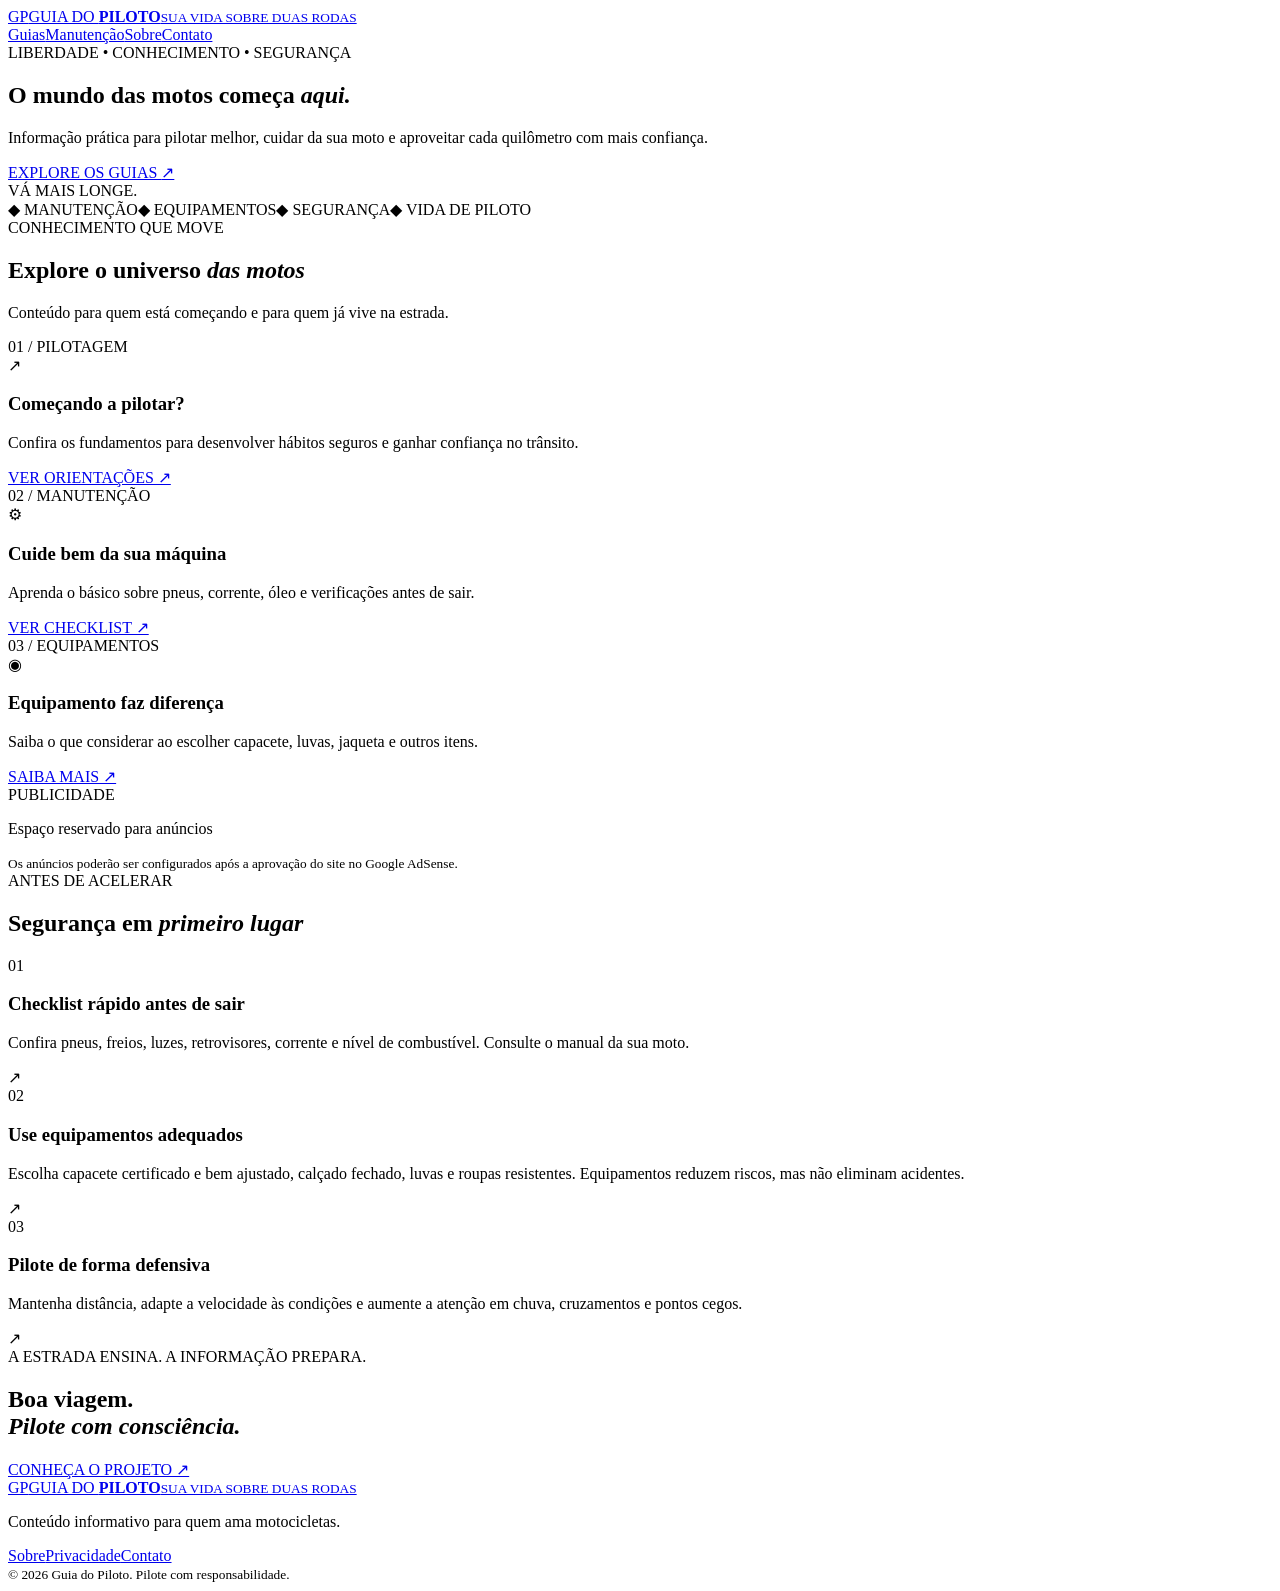
==== index.html @ 73c17d48 "Adicionar página inicial do Guia do Piloto" ====
<!doctype html>
<html lang="pt-BR">
<head>
<meta charset="utf-8"><meta name="viewport" content="width=device-width,initial-scale=1">
<meta name="description" content="Guia do Piloto: dicas de motocicletas, manutenção, equipamentos, segurança e vida sobre duas rodas.">
<meta name="theme-color" content="#e5232e"><title>Guia do Piloto | Sua vida sobre duas rodas</title><link rel="stylesheet" href="styles.css">
</head>
<body>
<header class="top"><a class="brand" href="index.html"><span class="mark">GP</span><span>GUIA DO <b>PILOTO</b><small>SUA VIDA SOBRE DUAS RODAS</small></span></a><nav><a href="#guias">Guias</a><a href="#manutencao">Manutenção</a><a href="sobre.html">Sobre</a><a href="contato.html">Contato</a></nav></header>
<main>
<section class="hero"><div class="hero-copy"><span class="eyebrow">LIBERDADE • CONHECIMENTO • SEGURANÇA</span><h1>O mundo das motos começa <em>aqui.</em></h1><p>Informação prática para pilotar melhor, cuidar da sua moto e aproveitar cada quilômetro com mais confiança.</p><a class="btn" href="#guias">EXPLORE OS GUIAS <span>↗</span></a></div><div class="hero-art" aria-label="Ilustração estilizada de motocicleta"><div class="sun"></div><div class="road"></div><div class="bike"><div class="wheel w1"></div><div class="wheel w2"></div><div class="frame"></div><div class="tank"></div><div class="handle"></div></div><span class="art-label">VÁ MAIS LONGE.</span></div></section>
<section class="ticker"><span>◆ MANUTENÇÃO</span><span>◆ EQUIPAMENTOS</span><span>◆ SEGURANÇA</span><span>◆ VIDA DE PILOTO</span></section>
<section class="section" id="guias"><div class="section-head"><div><span class="eyebrow">CONHECIMENTO QUE MOVE</span><h2>Explore o universo <em>das motos</em></h2></div><p>Conteúdo para quem está começando e para quem já vive na estrada.</p></div>
<div class="cards">
<article class="feature red"><div class="card-icon">01 / PILOTAGEM</div><div class="line-art">↗</div><h3>Começando a pilotar?</h3><p>Confira os fundamentos para desenvolver hábitos seguros e ganhar confiança no trânsito.</p><a href="#seguranca">VER ORIENTAÇÕES ↗</a></article>
<article class="feature dark" id="manutencao"><div class="card-icon">02 / MANUTENÇÃO</div><div class="line-art">⚙</div><h3>Cuide bem da sua máquina</h3><p>Aprenda o básico sobre pneus, corrente, óleo e verificações antes de sair.</p><a href="#checklist">VER CHECKLIST ↗</a></article>
<article class="feature light"><div class="card-icon">03 / EQUIPAMENTOS</div><div class="line-art">◉</div><h3>Equipamento faz diferença</h3><p>Saiba o que considerar ao escolher capacete, luvas, jaqueta e outros itens.</p><a href="#equipamentos">SAIBA MAIS ↗</a></article>
</div></section>
<section class="ad-area"><span class="ad-label">PUBLICIDADE</span><p>Espaço reservado para anúncios</p><small>Os anúncios poderão ser configurados após a aprovação do site no Google AdSense.</small></section>
<section class="section guides" id="seguranca"><div class="section-head"><div><span class="eyebrow">ANTES DE ACELERAR</span><h2>Segurança em <em>primeiro lugar</em></h2></div></div><div class="guide-list" id="checklist"><div class="guide-number">01</div><div><h3>Checklist rápido antes de sair</h3><p>Confira pneus, freios, luzes, retrovisores, corrente e nível de combustível. Consulte o manual da sua moto.</p></div><span>↗</span><div class="guide-number">02</div><div id="equipamentos"><h3>Use equipamentos adequados</h3><p>Escolha capacete certificado e bem ajustado, calçado fechado, luvas e roupas resistentes. Equipamentos reduzem riscos, mas não eliminam acidentes.</p></div><span>↗</span><div class="guide-number">03</div><div><h3>Pilote de forma defensiva</h3><p>Mantenha distância, adapte a velocidade às condições e aumente a atenção em chuva, cruzamentos e pontos cegos.</p></div><span>↗</span></div></section>
<section class="closing"><span class="eyebrow">A ESTRADA ENSINA. A INFORMAÇÃO PREPARA.</span><h2>Boa viagem.<br><em>Pilote com consciência.</em></h2><a class="btn" href="sobre.html">CONHEÇA O PROJETO ↗</a></section>
</main>
<footer><a class="brand" href="index.html"><span class="mark">GP</span><span>GUIA DO <b>PILOTO</b><small>SUA VIDA SOBRE DUAS RODAS</small></span></a><p>Conteúdo informativo para quem ama motocicletas.</p><div class="footlinks"><a href="sobre.html">Sobre</a><a href="politica-de-privacidade.html">Privacidade</a><a href="contato.html">Contato</a></div><small>© 2026 Guia do Piloto. Pilote com responsabilidade.</small></footer>
<script src="script.js"></script></body></html>
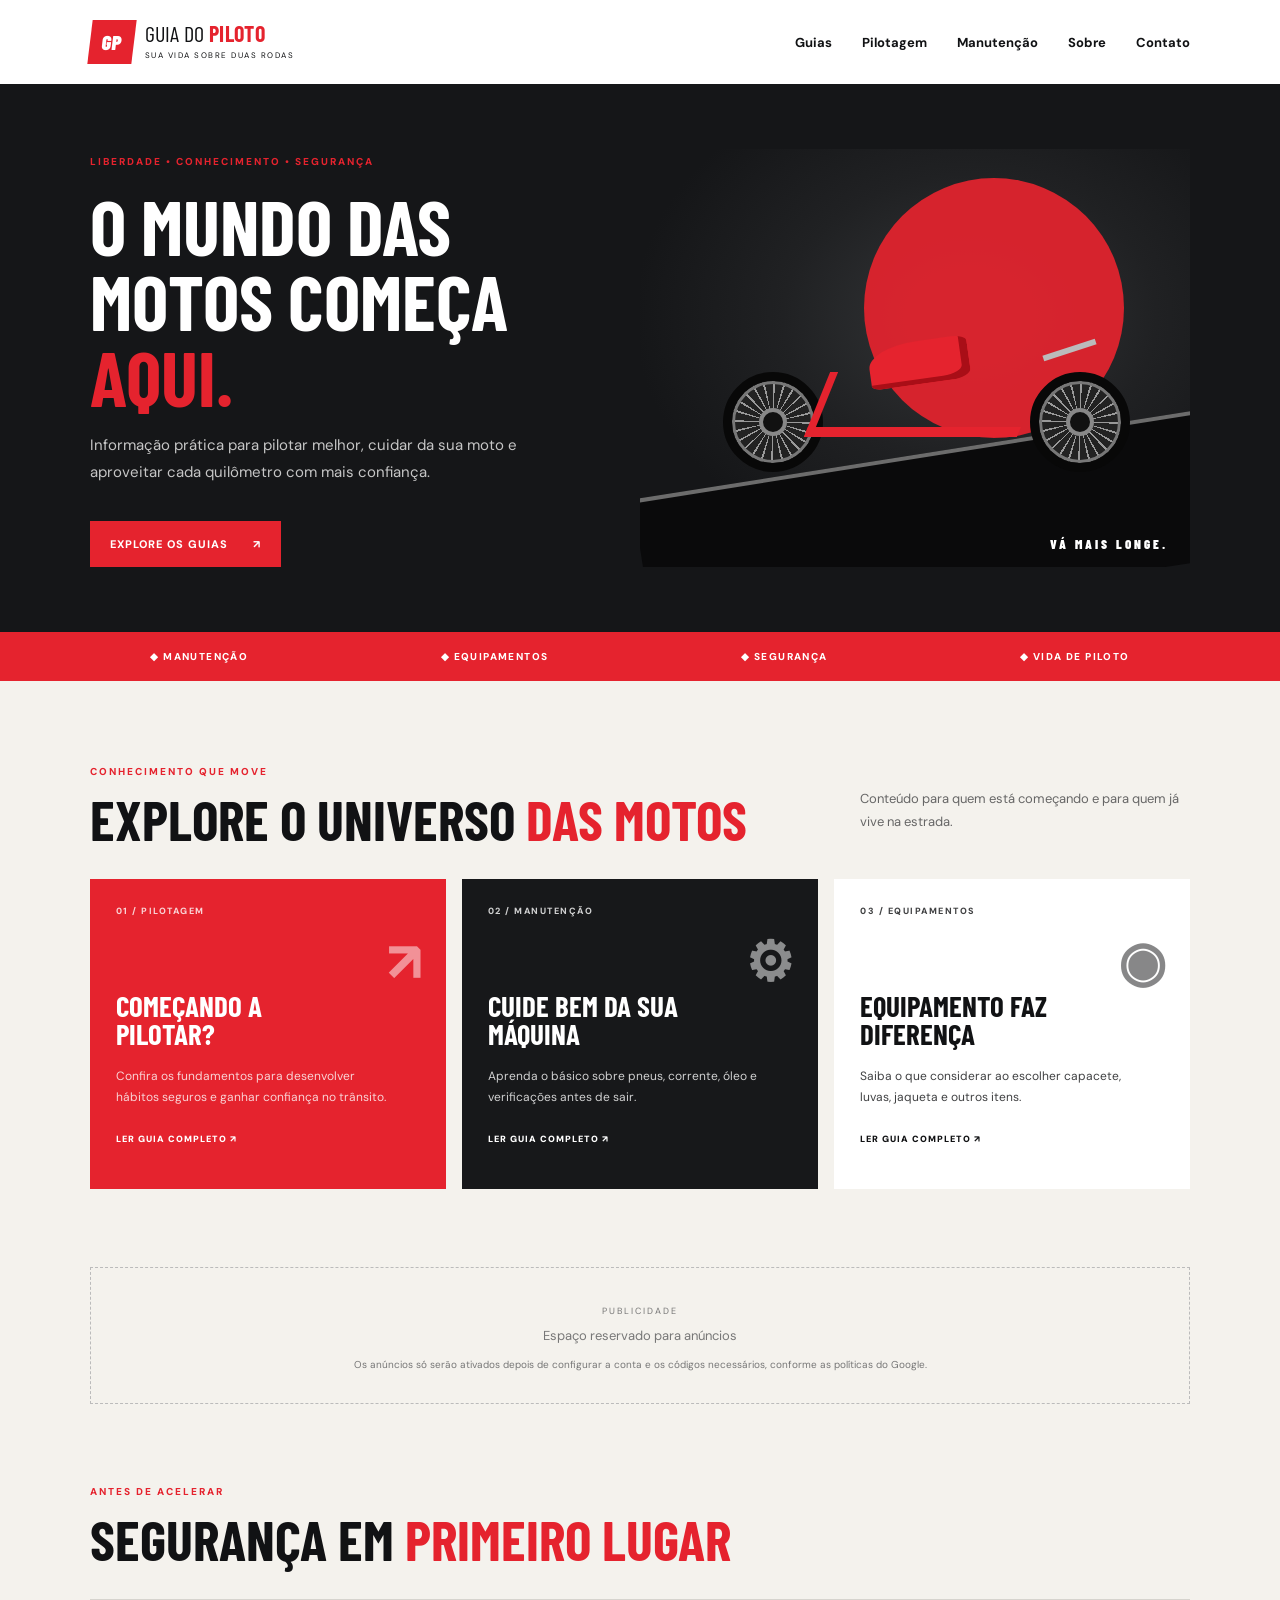
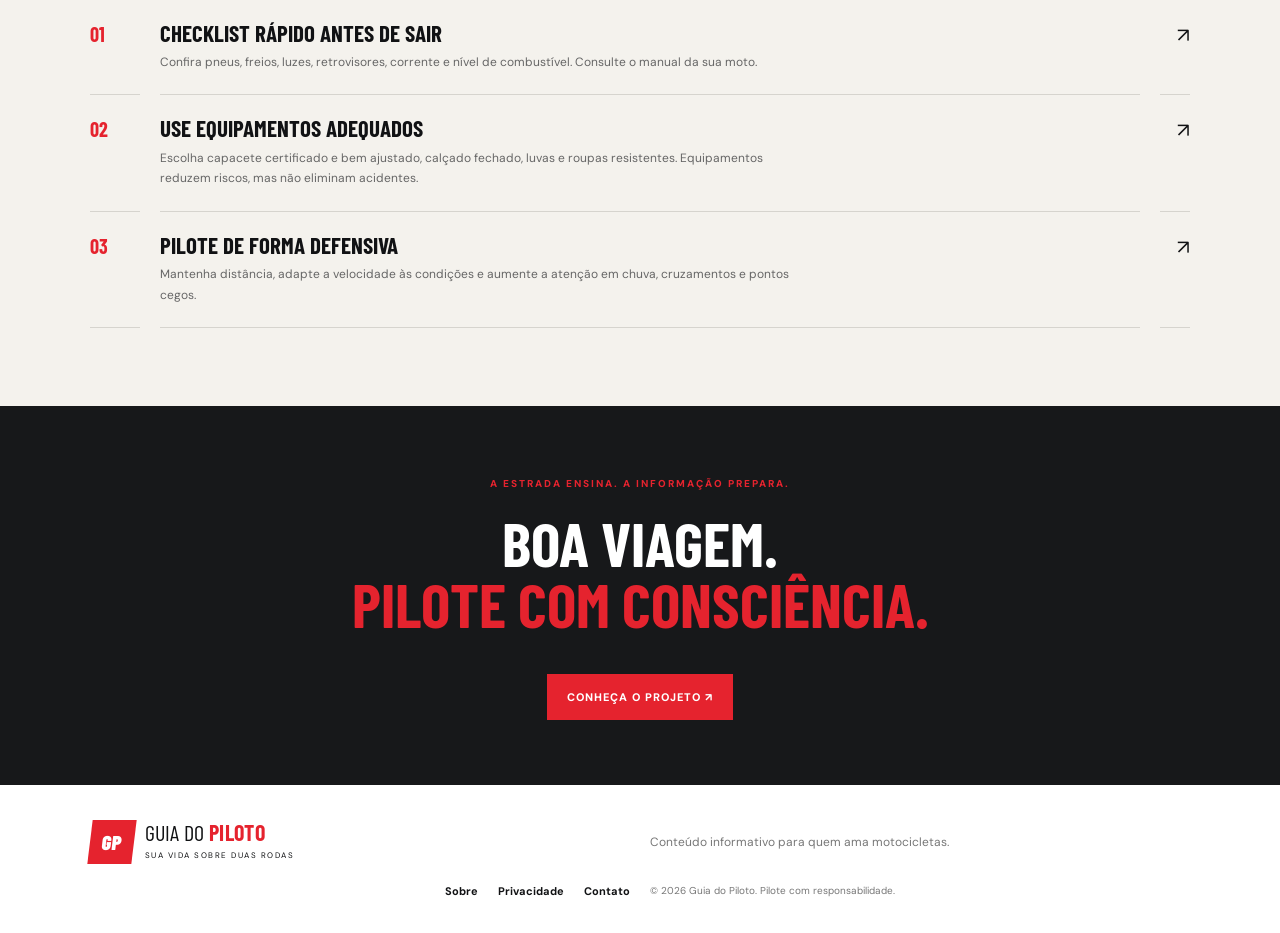
==== commit f97bb770: "Conectar página inicial aos novos guias" ====
--- a/index.html
+++ b/index.html
@@ -6,17 +6,17 @@
 <meta name="theme-color" content="#e5232e"><title>Guia do Piloto | Sua vida sobre duas rodas</title><link rel="stylesheet" href="styles.css">
 </head>
 <body>
-<header class="top"><a class="brand" href="index.html"><span class="mark">GP</span><span>GUIA DO <b>PILOTO</b><small>SUA VIDA SOBRE DUAS RODAS</small></span></a><nav><a href="#guias">Guias</a><a href="#manutencao">Manutenção</a><a href="sobre.html">Sobre</a><a href="contato.html">Contato</a></nav></header>
+<header class="top"><a class="brand" href="index.html"><span class="mark">GP</span><span>GUIA DO <b>PILOTO</b><small>SUA VIDA SOBRE DUAS RODAS</small></span></a><nav><a href="#guias">Guias</a><a href="pilotagem-segura.html">Pilotagem</a><a href="manutencao-preventiva.html">Manutenção</a><a href="sobre.html">Sobre</a><a href="contato.html">Contato</a></nav></header>
 <main>
 <section class="hero"><div class="hero-copy"><span class="eyebrow">LIBERDADE • CONHECIMENTO • SEGURANÇA</span><h1>O mundo das motos começa <em>aqui.</em></h1><p>Informação prática para pilotar melhor, cuidar da sua moto e aproveitar cada quilômetro com mais confiança.</p><a class="btn" href="#guias">EXPLORE OS GUIAS <span>↗</span></a></div><div class="hero-art" aria-label="Ilustração estilizada de motocicleta"><div class="sun"></div><div class="road"></div><div class="bike"><div class="wheel w1"></div><div class="wheel w2"></div><div class="frame"></div><div class="tank"></div><div class="handle"></div></div><span class="art-label">VÁ MAIS LONGE.</span></div></section>
 <section class="ticker"><span>◆ MANUTENÇÃO</span><span>◆ EQUIPAMENTOS</span><span>◆ SEGURANÇA</span><span>◆ VIDA DE PILOTO</span></section>
 <section class="section" id="guias"><div class="section-head"><div><span class="eyebrow">CONHECIMENTO QUE MOVE</span><h2>Explore o universo <em>das motos</em></h2></div><p>Conteúdo para quem está começando e para quem já vive na estrada.</p></div>
 <div class="cards">
-<article class="feature red"><div class="card-icon">01 / PILOTAGEM</div><div class="line-art">↗</div><h3>Começando a pilotar?</h3><p>Confira os fundamentos para desenvolver hábitos seguros e ganhar confiança no trânsito.</p><a href="#seguranca">VER ORIENTAÇÕES ↗</a></article>
-<article class="feature dark" id="manutencao"><div class="card-icon">02 / MANUTENÇÃO</div><div class="line-art">⚙</div><h3>Cuide bem da sua máquina</h3><p>Aprenda o básico sobre pneus, corrente, óleo e verificações antes de sair.</p><a href="#checklist">VER CHECKLIST ↗</a></article>
-<article class="feature light"><div class="card-icon">03 / EQUIPAMENTOS</div><div class="line-art">◉</div><h3>Equipamento faz diferença</h3><p>Saiba o que considerar ao escolher capacete, luvas, jaqueta e outros itens.</p><a href="#equipamentos">SAIBA MAIS ↗</a></article>
+<article class="feature red"><div class="card-icon">01 / PILOTAGEM</div><div class="line-art">↗</div><h3>Começando a pilotar?</h3><p>Confira os fundamentos para desenvolver hábitos seguros e ganhar confiança no trânsito.</p><a href="pilotagem-segura.html">LER GUIA COMPLETO ↗</a></article>
+<article class="feature dark" id="manutencao"><div class="card-icon">02 / MANUTENÇÃO</div><div class="line-art">⚙</div><h3>Cuide bem da sua máquina</h3><p>Aprenda o básico sobre pneus, corrente, óleo e verificações antes de sair.</p><a href="manutencao-preventiva.html">LER GUIA COMPLETO ↗</a></article>
+<article class="feature light"><div class="card-icon">03 / EQUIPAMENTOS</div><div class="line-art">◉</div><h3>Equipamento faz diferença</h3><p>Saiba o que considerar ao escolher capacete, luvas, jaqueta e outros itens.</p><a href="equipamentos-para-motociclistas.html">LER GUIA COMPLETO ↗</a></article>
 </div></section>
-<section class="ad-area"><span class="ad-label">PUBLICIDADE</span><p>Espaço reservado para anúncios</p><small>Os anúncios poderão ser configurados após a aprovação do site no Google AdSense.</small></section>
+<section class="ad-area"><span class="ad-label">PUBLICIDADE</span><p>Espaço reservado para anúncios</p><small>Os anúncios só serão ativados depois de configurar a conta e os códigos necessários, conforme as políticas do Google.</small></section>
 <section class="section guides" id="seguranca"><div class="section-head"><div><span class="eyebrow">ANTES DE ACELERAR</span><h2>Segurança em <em>primeiro lugar</em></h2></div></div><div class="guide-list" id="checklist"><div class="guide-number">01</div><div><h3>Checklist rápido antes de sair</h3><p>Confira pneus, freios, luzes, retrovisores, corrente e nível de combustível. Consulte o manual da sua moto.</p></div><span>↗</span><div class="guide-number">02</div><div id="equipamentos"><h3>Use equipamentos adequados</h3><p>Escolha capacete certificado e bem ajustado, calçado fechado, luvas e roupas resistentes. Equipamentos reduzem riscos, mas não eliminam acidentes.</p></div><span>↗</span><div class="guide-number">03</div><div><h3>Pilote de forma defensiva</h3><p>Mantenha distância, adapte a velocidade às condições e aumente a atenção em chuva, cruzamentos e pontos cegos.</p></div><span>↗</span></div></section>
 <section class="closing"><span class="eyebrow">A ESTRADA ENSINA. A INFORMAÇÃO PREPARA.</span><h2>Boa viagem.<br><em>Pilote com consciência.</em></h2><a class="btn" href="sobre.html">CONHEÇA O PROJETO ↗</a></section>
 </main>
--- a/styles.css
+++ b/styles.css
@@ -0,0 +1,3 @@
+@import url('https://fonts.googleapis.com/css2?family=Barlow+Condensed:wght@500;600;700;800;900&family=DM+Sans:wght@400;500;600;700&display=swap');
+:root{--red:#e5232e;--black:#111214;--paper:#f4f2ed;--muted:#a6a6a6}*{box-sizing:border-box}html{scroll-behavior:smooth}body{margin:0;background:var(--paper);color:var(--black);font-family:'DM Sans',Arial,sans-serif}a{color:inherit;text-decoration:none}.top{height:84px;padding:0 7%;display:flex;align-items:center;justify-content:space-between;background:#fff}.brand{display:flex;align-items:center;gap:11px;font-family:'Barlow Condensed',sans-serif;font-size:22px;line-height:.9;letter-spacing:.3px}.brand b{color:var(--red)}.brand small{display:block;font:8px 'DM Sans',sans-serif;letter-spacing:1.5px;margin-top:7px}.mark{display:grid;place-items:center;background:var(--red);color:#fff;font-size:20px;font-weight:900;width:44px;height:44px;transform:skew(-7deg)}nav{display:flex;gap:30px;font-size:13px;font-weight:700}nav a:hover,.footlinks a:hover{color:var(--red)}.hero{display:grid;grid-template-columns:1fr 1fr;min-height:530px;background:#151618;color:#fff;padding:65px 7%;overflow:hidden}.hero-copy{align-self:center;max-width:570px;position:relative;z-index:2}.eyebrow{font-size:10px;letter-spacing:2px;font-weight:800;color:var(--red)}h1,h2,h3{font-family:'Barlow Condensed',Impact,sans-serif;text-transform:uppercase;line-height:.98;margin:18px 0}h1{font-size:clamp(48px,6vw,82px);max-width:580px}h1 em,h2 em{color:var(--red);font-style:normal}.hero-copy p{max-width:430px;color:#c6c6c6;line-height:1.8;font-size:15px}.btn{display:inline-flex;gap:25px;align-items:center;background:var(--red);color:white;padding:16px 20px;margin-top:20px;font-size:11px;font-weight:800;letter-spacing:1px}.btn:hover{background:#bd1720}.hero-art{position:relative;min-height:360px;overflow:hidden;background:radial-gradient(ellipse at 60% 40%,#343638 0,#202123 40%,#151618 72%)}.sun{position:absolute;width:260px;height:260px;border-radius:50%;background:#e5232e;opacity:.92;right:12%;top:7%}.road{position:absolute;bottom:-30px;left:0;width:120%;height:150px;background:#0a0a0b;transform:rotate(-9deg);border-top:4px solid #6c6c6c}.bike{position:absolute;left:9%;right:5%;height:180px;bottom:95px}.wheel{position:absolute;width:100px;height:100px;border:9px solid #080808;border-radius:50%;bottom:0;background:repeating-conic-gradient(#999 0deg 3deg,#222 3deg 15deg);box-shadow:0 0 0 3px #777 inset}.wheel:after{content:'';position:absolute;inset:27px;border-radius:50%;background:#111;border:4px solid #888}.w1{left:7%}.w2{right:7%}.frame{position:absolute;left:27%;bottom:35px;width:45%;height:65px;border-bottom:10px solid #e5232e;border-left:8px solid #e5232e;transform:skew(-22deg)}.tank{position:absolute;left:38%;bottom:88px;width:100px;height:43px;background:#e5232e;border-radius:50% 15% 20% 10%;transform:rotate(-8deg);box-shadow:inset -8px -5px #a90e17}.handle{position:absolute;right:14%;bottom:119px;width:55px;height:6px;background:#bbb;transform:rotate(-18deg)}.art-label{position:absolute;right:4%;bottom:15px;font:900 13px 'Barlow Condensed';letter-spacing:3px;color:#fff}.ticker{display:flex;justify-content:space-around;gap:20px;flex-wrap:wrap;background:var(--red);color:white;padding:18px 5%;font-size:10px;letter-spacing:1.4px;font-weight:800}.section{padding:78px 7%}.section-head{display:flex;justify-content:space-between;align-items:end;gap:30px;margin-bottom:32px}.section-head h2,.closing h2{font-size:clamp(36px,4.5vw,56px);margin:12px 0 0}.section-head p{max-width:330px;color:#666;font-size:13px;line-height:1.8}.cards{display:grid;grid-template-columns:repeat(3,1fr);gap:16px}.feature{min-height:310px;padding:26px;position:relative;overflow:hidden}.red{background:var(--red);color:#fff}.dark{background:#17181a;color:#fff}.light{background:#fff}.card-icon{font-size:9px;font-weight:800;letter-spacing:1.5px;opacity:.8}.line-art{font-size:55px;position:absolute;right:24px;top:47px;opacity:.5;font-weight:900}.feature h3{font-size:29px;margin-top:75px;max-width:220px}.feature p{font-size:12px;line-height:1.7;max-width:280px;opacity:.8}.feature>a{display:inline-block;font-size:9px;font-weight:900;letter-spacing:1px;margin-top:14px}.ad-area{margin:0 7%;padding:30px 15px;border:1px dashed #bbb;text-align:center;color:#777}.ad-label{font-size:9px;letter-spacing:2px}.ad-area p{margin:8px;font-size:13px}.ad-area small{font-size:10px}.guides{padding-top:75px}.guide-list{display:grid;grid-template-columns:50px 1fr 30px;gap:0 20px;border-top:1px solid #d6d4ce}.guide-list>div,.guide-list>span{padding:22px 0;border-bottom:1px solid #d6d4ce}.guide-number{font:700 20px 'Barlow Condensed';color:var(--red)}.guide-list h3{font-size:23px;margin:0 0 8px}.guide-list p{font-size:12px;color:#666;line-height:1.7;margin:0;max-width:650px}.guide-list>span{font-size:20px;text-align:right}.closing{background:#17181a;color:white;padding:65px 7%;text-align:center}.closing h2{margin:20px auto;font-size:clamp(38px,5vw,62px)}footer{padding:35px 7%;background:#fff;display:grid;grid-template-columns:1fr 1fr;align-items:center;gap:20px}footer p{font-size:12px;color:#777}footer>small{font-size:10px;color:#777}.footlinks{display:flex;gap:20px;justify-content:flex-end;font-size:11px;font-weight:700}
+@media(max-width:760px){.top{height:auto;min-height:75px;padding:15px 5%;align-items:flex-start;gap:15px;flex-direction:column}nav{gap:17px;flex-wrap:wrap;font-size:12px}.hero{grid-template-columns:1fr;padding:48px 6% 0}.hero-art{min-height:300px;margin-top:15px}.sun{width:200px;height:200px}.bike{transform:scale(.85);transform-origin:center bottom;left:0;right:0}.ticker{justify-content:flex-start;padding:16px 6%;font-size:9px}.section{padding:55px 6%}.section-head{display:block}.section-head p{margin-top:18px}.cards{grid-template-columns:1fr}.feature{min-height:260px}.feature h3{margin-top:55px}.ad-area{margin:0 6%}.guide-list{grid-template-columns:32px 1fr 20px;gap:0 12px}.guide-list h3{font-size:20px}.closing{padding:55px 6%}footer{grid-template-columns:1fr;padding:30px 6%}.footlinks{justify-content:flex-start;flex-wrap:wrap}}
